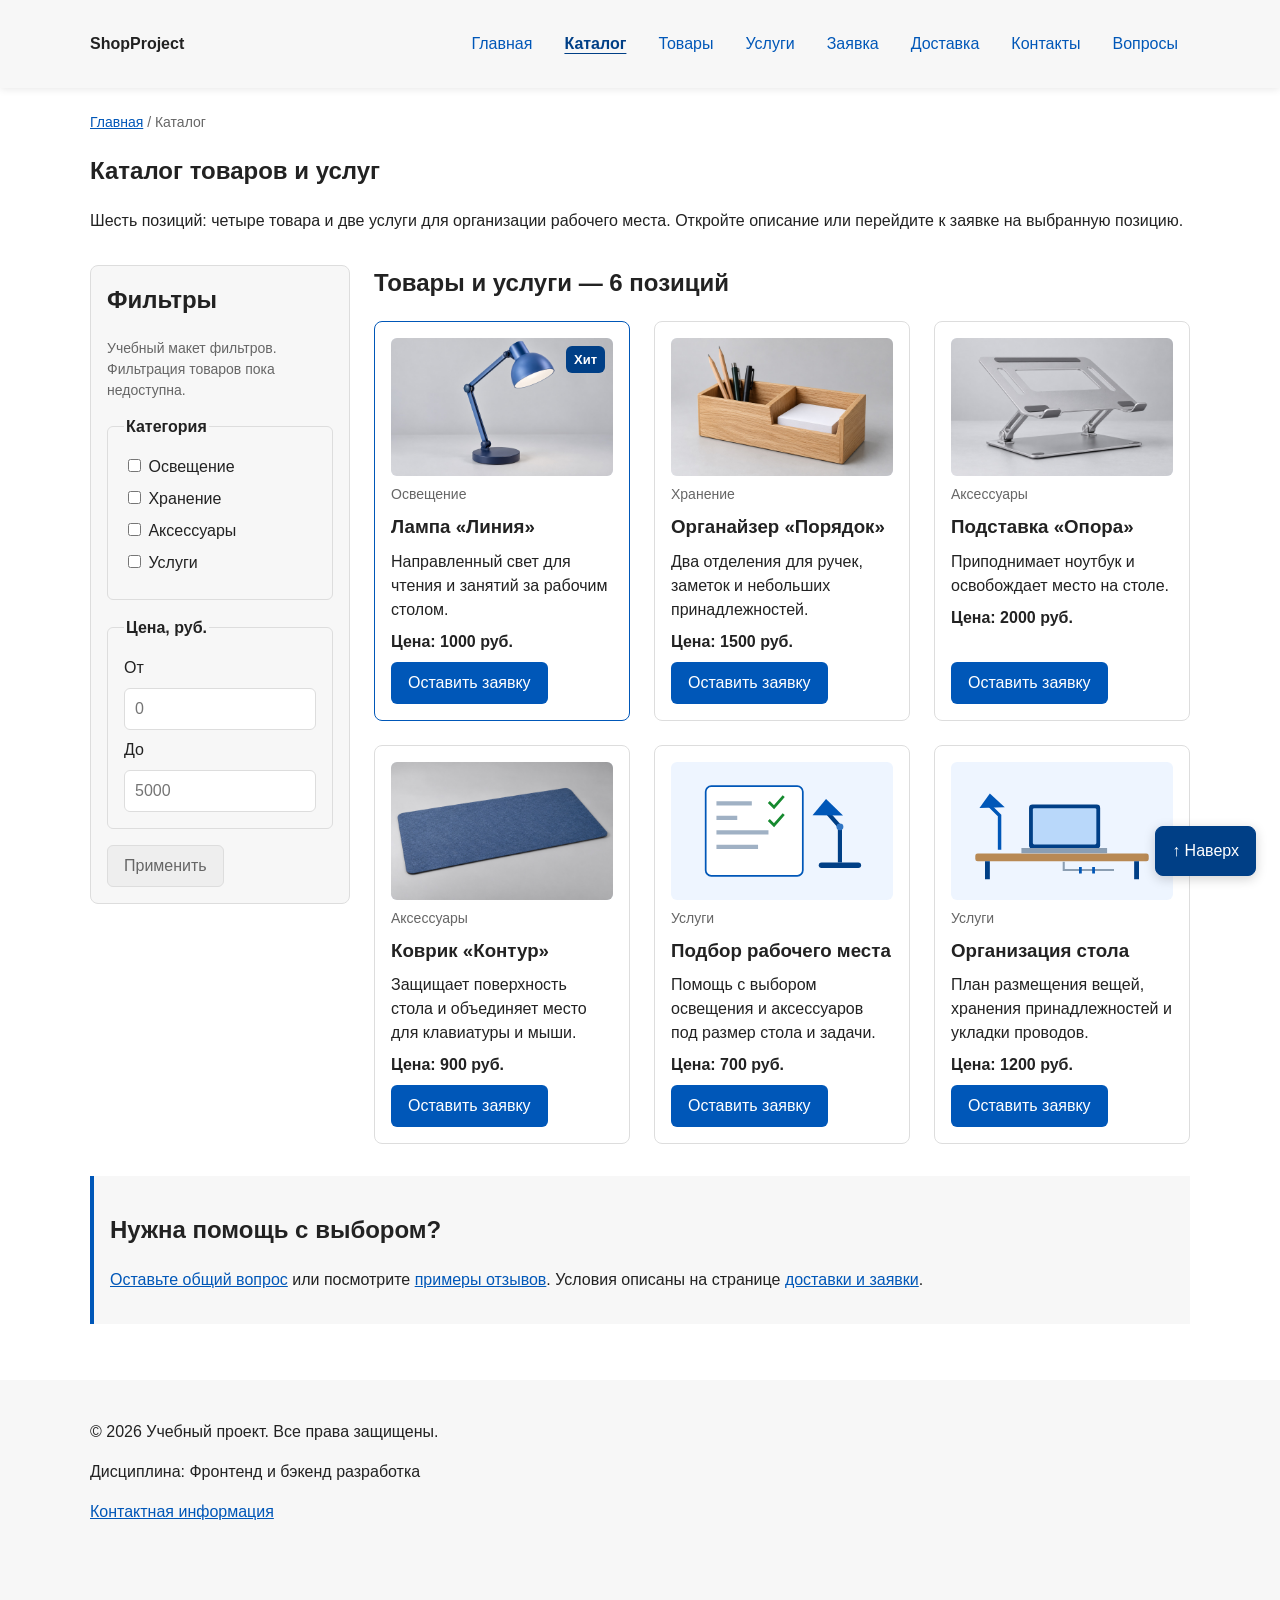
==== catalog.html @ c2171554 "chore: import HTML and CSS shop from KR1" ====
<!DOCTYPE html>
<html lang="ru">
<head>
  <meta charset="UTF-8">
  <meta name="viewport" content="width=device-width, initial-scale=1.0">
  <meta name="description" content="Четыре товара и две услуги для рабочего места: цены, категории и подробные описания.">
  <title>Каталог товаров и услуг — ShopProject</title>
  <meta property="og:type" content="website">
  <meta property="og:locale" content="ru_RU">
  <meta property="og:site_name" content="ShopProject">
  <meta property="og:title" content="Каталог товаров и услуг — ShopProject">
  <meta property="og:description" content="Четыре товара и две услуги для рабочего места: цены, категории и подробные описания.">
  <meta property="og:url" content="https://destroffik-code.github.io/kr1-html-css-shop/catalog.html">
  <meta property="og:image" content="https://destroffik-code.github.io/kr1-html-css-shop/images/preview.jpg">
  <meta property="og:image:width" content="1200">
  <meta property="og:image:height" content="630">
  <meta property="og:image:alt" content="ShopProject — учебный интернет-магазин">
  <link rel="stylesheet" href="css/style.css">
</head>
<body class="page" id="top">
  <a class="skip-link" href="#main-content">К содержимому</a>
  <header class="site-header">
    <div class="site-header__inner">
      <a class="site-header__logo" href="index.html">ShopProject</a>
      <nav class="site-nav" aria-label="Основная навигация">
        <ul class="site-nav__list">
          <li class="site-nav__item"><a class="site-nav__link" href="index.html">Главная</a></li>
          <li class="site-nav__item"><a class="site-nav__link site-nav__link--active" href="catalog.html" aria-current="page">Каталог</a></li>
          <li class="site-nav__item"><a class="site-nav__link" href="product.html">Товары</a></li>
          <li class="site-nav__item"><a class="site-nav__link" href="services.html">Услуги</a></li>
          <li class="site-nav__item"><a class="site-nav__link" href="order.html">Заявка</a></li>
          <li class="site-nav__item"><a class="site-nav__link" href="delivery.html">Доставка</a></li>
          <li class="site-nav__item"><a class="site-nav__link" href="contacts.html">Контакты</a></li>
          <li class="site-nav__item"><a class="site-nav__link" href="index.html#faq">Вопросы</a></li>
        </ul>
      </nav>
    </div>
  </header>
  <main class="page__main" id="main-content" tabindex="-1">
    <nav class="breadcrumbs" aria-label="Хлебные крошки">
      <a class="breadcrumbs__link" href="index.html">Главная</a>
      <span class="breadcrumbs__current" aria-current="page">Каталог</span>
    </nav>
    <section class="section">
      <h1 class="section__heading">Каталог товаров и услуг</h1>
      <p>Шесть позиций: четыре товара и две услуги для организации рабочего места.
        Откройте описание или перейдите к заявке на выбранную позицию.</p>
    </section>
    <div class="catalog-layout">
      <aside class="catalog-filters" aria-labelledby="filters-title">
        <h2 class="catalog-filters__title" id="filters-title">Фильтры</h2>
        <p id="filters-note" class="catalog-filters__note">
          Учебный макет фильтров. Фильтрация товаров пока недоступна.
        </p>
        <form class="catalog-filters__form" action="catalog.html" method="get" aria-describedby="filters-note">
          <fieldset class="catalog-filters__group">
            <legend class="catalog-filters__legend">Категория</legend>
            <label class="catalog-filters__label">
              <input class="catalog-filters__checkbox" type="checkbox" name="category" value="lighting">
              Освещение
            </label>
            <label class="catalog-filters__label">
              <input class="catalog-filters__checkbox" type="checkbox" name="category" value="storage">
              Хранение
            </label>
            <label class="catalog-filters__label">
              <input class="catalog-filters__checkbox" type="checkbox" name="category" value="accessories">
              Аксессуары
            </label>
            <label class="catalog-filters__label">
              <input class="catalog-filters__checkbox" type="checkbox" name="category" value="services">
              Услуги
            </label>
          </fieldset>

          <fieldset class="catalog-filters__group">
            <legend class="catalog-filters__legend">Цена, руб.</legend>
            <label class="catalog-filters__label" for="price-from">От</label>
            <input class="catalog-filters__input" id="price-from" name="price-from" type="number" min="0" placeholder="0">
            <label class="catalog-filters__label catalog-filters__label--range-end" for="price-to">До</label>
            <input class="catalog-filters__input" id="price-to" name="price-to" type="number" min="0" placeholder="5000">
          </fieldset>

          <button class="button button--primary catalog-filters__button" type="submit" disabled>Применить</button>
        </form>
      </aside>
      <section class="catalog-products" aria-labelledby="products-title">
        <h2 class="catalog-products__title" id="products-title">Товары и услуги — 6 позиций</h2>
        <div class="products-grid">
        <article class="product-card product-card--featured">
          <span class="product-card__badge">Хит</span>
          <a class="product-card__image-link" href="product.html#lamp" aria-label="Подробнее: Лампа «Линия»">
            <img class="product-card__image" src="images/lamp.jpg" alt="Синяя настольная лампа с шарнирной стойкой и круглым тёмным основанием" width="640" height="400" loading="lazy" decoding="async">
          </a>
          <p class="product-card__category">Освещение</p>
          <h3 class="product-card__title"><a class="product-card__title-link" href="product.html#lamp">Лампа «Линия»</a></h3>
          <p class="product-card__description">Направленный свет для чтения и занятий за рабочим столом.</p>
          <p class="product-card__price">Цена: 1000 руб.</p>
          <a class="button button--primary product-card__button" href="order.html?product=lamp">Оставить заявку</a>
        </article>

        <article class="product-card">
          <a class="product-card__image-link" href="product.html#organizer" aria-label="Подробнее: Органайзер «Порядок»">
            <img class="product-card__image" src="images/organizer.jpg" alt="Деревянный органайзер с двумя отделениями для карандашей, ручек и бумаги" width="640" height="400" loading="lazy" decoding="async">
          </a>
          <p class="product-card__category">Хранение</p>
          <h3 class="product-card__title"><a class="product-card__title-link" href="product.html#organizer">Органайзер «Порядок»</a></h3>
          <p class="product-card__description">Два отделения для ручек, заметок и небольших принадлежностей.</p>
          <p class="product-card__price">Цена: 1500 руб.</p>
          <a class="button button--primary product-card__button" href="order.html?product=organizer">Оставить заявку</a>
        </article>

        <article class="product-card">

          <a class="product-card__image-link" href="product.html#stand" aria-label="Подробнее: Подставка «Опора»">
            <img class="product-card__image" src="images/stand.jpg" alt="Серебристая алюминиевая подставка для ноутбука с нескользящими накладками" width="640" height="400" loading="lazy" decoding="async">
          </a>
          <p class="product-card__category">Аксессуары</p>
          <h3 class="product-card__title"><a class="product-card__title-link" href="product.html#stand">Подставка «Опора»</a></h3>
          <p class="product-card__description">Приподнимает ноутбук и освобождает место на столе.</p>
          <p class="product-card__price">Цена: 2000 руб.</p>
          <a class="button button--primary product-card__button" href="order.html?product=stand">Оставить заявку</a>
        </article>

        <article class="product-card">
          <a class="product-card__image-link" href="product.html#mat" aria-label="Подробнее: Коврик «Контур»">
            <img class="product-card__image" src="images/mat.jpg" alt="Синий войлочный коврик с закруглёнными углами и тёмной нескользящей основой" width="640" height="400" loading="lazy" decoding="async">
          </a>
          <p class="product-card__category">Аксессуары</p>
          <h3 class="product-card__title"><a class="product-card__title-link" href="product.html#mat">Коврик «Контур»</a></h3>
          <p class="product-card__description">Защищает поверхность стола и объединяет место для клавиатуры и мыши.</p>
          <p class="product-card__price">Цена: 900 руб.</p>
          <a class="button button--primary product-card__button" href="order.html?product=mat">Оставить заявку</a>
        </article>
        <article class="product-card">
          <a class="product-card__image-link" href="services.html#selection" aria-label="Подробнее: Подбор рабочего места">
            <img class="product-card__image" src="images/selection.svg" alt="План рабочего места с лампой и списком подобранных принадлежностей" width="640" height="400" loading="lazy" decoding="async">
          </a>
          <p class="product-card__category">Услуги</p>
          <h3 class="product-card__title"><a class="product-card__title-link" href="services.html#selection">Подбор рабочего места</a></h3>
          <p class="product-card__description">Помощь с выбором освещения и аксессуаров под размер стола и задачи.</p>
          <p class="product-card__price">Цена: 700 руб.</p>
          <a class="button button--primary product-card__button" href="order.html?product=selection">Оставить заявку</a>
        </article>
        <article class="product-card">
          <a class="product-card__image-link" href="services.html#setup" aria-label="Подробнее: Организация стола">
            <img class="product-card__image" src="images/setup.svg" alt="Рабочий стол с ноутбуком, лампой и аккуратно уложенными проводами" width="640" height="400" loading="lazy" decoding="async">
          </a>
          <p class="product-card__category">Услуги</p>
          <h3 class="product-card__title"><a class="product-card__title-link" href="services.html#setup">Организация стола</a></h3>
          <p class="product-card__description">План размещения вещей, хранения принадлежностей и укладки проводов.</p>
          <p class="product-card__price">Цена: 1200 руб.</p>
          <a class="button button--primary product-card__button" href="order.html?product=setup">Оставить заявку</a>
        </article>
        </div>
      </section>
    </div>
    <aside class="aside-info">
      <h2 class="aside-info__title">Нужна помощь с выбором?</h2>
      <p><a href="order.html">Оставьте общий вопрос</a> или посмотрите
        <a href="index.html#reviews">примеры отзывов</a>. Условия описаны на странице <a href="delivery.html">доставки и заявки</a>.</p>
    </aside>
  </main>
  <footer class="site-footer">
    <div class="site-footer__inner">
      <p>&copy; 2026 Учебный проект. Все права защищены.</p>
      <p>Дисциплина: Фронтенд и бэкенд разработка</p>
      <p><a href="contacts.html">Контактная информация</a></p>
    </div>
  </footer>
  <a class="back-to-top" href="#top" aria-label="Наверх страницы">↑ Наверх</a>

</body>
</html>
---- css/style.css ----
/* 1. Дизайн-токены проекта. */
:root {
  --color-bg: #ffffff;
  --color-text: #222222;
  --color-muted: #666666;
  --color-primary: #0057b8;
  --color-primary-dark: #003f86;
  --color-primary-pressed: #002d61;
  --color-border: #dddddd;
  --color-surface: #f7f7f7;
  --color-surface-accent: #eef5ff;
  --color-field-muted: #eeeeee;
  --color-danger: #b00020;
  --color-success: #168a2f;
  --color-success-bg: #eefaf0;
  --color-white: #ffffff;
  --color-backdrop: rgba(0, 0, 0, 0.5);

  --space-xs: 4px;
  --space-sm: 8px;
  --space-md: 16px;
  --space-lg: 24px;
  --space-xl: 32px;

  --radius-sm: 6px;
  --radius-md: 8px;
  --radius-lg: 12px;
  --container-width: 1100px;
  --motion-factor: 1;
  --header-height: 88px;
}

/* 2. Сброс и общие правила документа. Компоненты оформляются классами. */
* {
  box-sizing: border-box;
}

html {
  scroll-behavior: smooth;
  scroll-padding-top: var(--header-height);
}

.page {
  margin: 0;
  padding-top: var(--header-height);
  font-family: Arial, sans-serif;
  line-height: 1.5;
  color: var(--color-text);
  background-color: var(--color-bg);
}

.page__main {
  padding: var(--space-lg);
}

a {
  color: var(--color-primary);
}

a:hover {
  color: var(--color-primary-dark);
}

a:focus-visible {
  outline: 2px solid var(--color-primary);
  outline-offset: 3px;
}

:target {
  outline: 2px dashed var(--color-primary);
  outline-offset: 4px;
}

/* 3. Шапка и самостоятельный блок навигации. */
.site-header {
  position: fixed;
  top: 0;
  right: 0;
  left: 0;
  z-index: 15;
  height: var(--header-height);
  padding: var(--space-lg);
  background-color: var(--color-surface);
  box-shadow: 0 1px 8px rgba(0, 0, 0, 0.1);
}

.site-header__inner {
  display: flex;
  align-items: center;
  justify-content: space-between;
  gap: var(--space-md);
  max-width: var(--container-width);
  height: 100%;
  margin: 0 auto;
}

.site-header__logo {
  font-weight: bold;
  text-decoration: none;
  color: var(--color-text);
}

.site-nav__list {
  display: flex;
  flex-wrap: wrap;
  justify-content: center;
  align-items: center;
  gap: var(--space-sm);
  padding: 0;
  margin: 0;
  list-style: none;
}

.site-nav__item {
  margin: 0;
}

.site-nav__link {
  display: inline-block;
  padding: var(--space-sm) 12px;
  color: var(--color-primary);
  text-decoration: none;
  border-radius: var(--radius-sm);
}

.site-nav__link--active {
  color: var(--color-primary-dark);
  font-weight: bold;
  text-decoration: underline;
  text-underline-offset: 4px;
}

.site-nav__link:hover {
  color: var(--color-white);
  background-color: var(--color-primary);
}

.site-nav__link:focus-visible {
  outline: 2px solid var(--color-primary);
  outline-offset: 3px;
}

/* 4. Разделы страниц и хлебные крошки. */
.hero {
  max-width: var(--container-width);
  margin: 0 auto var(--space-xl);
  padding: var(--space-xl) var(--space-lg);
  background-color: var(--color-surface-accent);
  border-radius: var(--radius-lg);
}

.hero__link {
  display: inline-block;
  margin: var(--space-sm);
}

.section {
  max-width: var(--container-width);
  margin: 0 auto var(--space-xl);
  scroll-margin-top: var(--space-lg);
}

.section__title {
  margin-top: 0;
}

.breadcrumbs {
  max-width: var(--container-width);
  margin: 0 auto var(--space-md);
  font-size: 14px;
  color: var(--color-muted);
}

.breadcrumbs__link {
  color: var(--color-primary);
}

.breadcrumbs__current::before {
  content: " / ";
  color: var(--color-muted);
}

.aside-info {
  max-width: var(--container-width);
  margin: 0 auto var(--space-xl);
  padding: var(--space-md);
  border-left: 4px solid var(--color-primary);
  background-color: var(--color-surface);
}

.contact-details {
  font-style: normal;
}

.contact-details__item {
  margin-bottom: var(--space-sm);
}

/* 5. Grid управляет раскладкой, карточка не зависит от страницы. */
.products-grid {
  display: grid;
  grid-template-columns: repeat(3, minmax(0, 1fr));
  gap: var(--space-lg);
}

.product-card {
  position: relative;
  display: flex;
  flex-direction: column;
  gap: var(--space-sm);
  min-width: 0;
  padding: var(--space-md);
  border: 1px solid var(--color-border);
  border-radius: var(--radius-md);
  background-color: var(--color-bg);
  overflow-wrap: anywhere;
  transition: background-color 160ms ease, border-color 160ms ease, box-shadow 160ms ease, transform 160ms ease;
}

.product-card--featured {
  border-color: var(--color-primary);
}

.product-card__title,
.product-card__description,
.product-card__price {
  margin: 0;
}

.product-card__button {
  align-self: flex-start;
  margin-top: auto;
}

/* 6. Каталог и его фильтры. */
.catalog-layout {
  display: grid;
  grid-template-columns: 260px minmax(0, 1fr);
  grid-template-areas: "filters products";
  align-items: start;
  gap: var(--space-lg);
  max-width: var(--container-width);
  margin: 0 auto var(--space-xl);
}

.catalog-filters {
  grid-area: filters;
  position: sticky;
  top: calc(var(--header-height) + var(--space-lg));
  max-height: calc(100dvh - var(--header-height) - 2 * var(--space-lg));
  overflow-y: auto;
  min-width: 0;
  padding: var(--space-md);
  border: 1px solid var(--color-border);
  border-radius: var(--radius-md);
  background-color: var(--color-surface);
}

.catalog-products {
  grid-area: products;
  min-width: 0;
}

.catalog-filters__title,
.catalog-products__title {
  margin-top: 0;
}

.catalog-filters__note {
  color: var(--color-muted);
  font-size: 14px;
}

.catalog-filters__form {
  display: grid;
  gap: var(--space-md);
}

.catalog-filters__group {
  min-width: 0;
  margin: 0;
  padding: var(--space-md);
  border: 1px solid var(--color-border);
  border-radius: var(--radius-sm);
}

.catalog-filters__legend {
  font-weight: 700;
}

.catalog-filters__label {
  display: block;
  margin-bottom: var(--space-sm);
}

.catalog-filters__label--range-end {
  margin-top: var(--space-sm);
}

.catalog-filters__input {
  width: 100%;
  padding: var(--space-sm) 10px;
  border: 1px solid var(--color-border);
  border-radius: var(--radius-sm);
  background-color: var(--color-bg);
  color: var(--color-text);
  font: inherit;
}

.catalog-filters__input:focus-visible,
.catalog-filters__checkbox:focus-visible {
  outline: 2px solid var(--color-primary);
  outline-offset: 3px;
}

.catalog-filters__button {
  justify-self: start;
}

/* 7. Общий блок кнопки и его варианты. */
.button {
  display: inline-block;
  padding: var(--space-sm) var(--space-md);
  border: 1px solid transparent;
  border-radius: var(--radius-sm);
  font: inherit;
  text-decoration: none;
  cursor: pointer;
  transition: color 160ms ease, background-color 160ms ease, border-color 160ms ease, box-shadow 160ms ease, transform 160ms ease;
}

.button--primary {
  color: var(--color-white);
  background-color: var(--color-primary);
}

.button--secondary {
  color: var(--color-primary);
  background-color: transparent;
  border: 1px solid var(--color-primary);
}

.button:focus-visible {
  outline: 3px solid var(--color-primary);
  outline-offset: 3px;
  box-shadow: 0 0 0 3px var(--color-white);
}

.button:active:not(:disabled) {
  color: var(--color-white);
  background-color: var(--color-primary-pressed);
  border-color: var(--color-primary-pressed);
  transform: translateY(calc(1px * var(--motion-factor)));
  box-shadow: inset 0 2px 4px rgba(0, 0, 0, 0.25);
}

.button:disabled,
.button:disabled:hover,
.button:disabled:active {
  color: var(--color-muted);
  background-color: var(--color-field-muted);
  border-color: var(--color-border);
  cursor: not-allowed;
  transform: none;
  outline: none;
  box-shadow: none;
}

/* 8. Модальное окно и независимая форма. */
.order-dialog {
  width: min(100% - 32px, 560px);
  padding: var(--space-lg);
  border: none;
  border-radius: var(--radius-lg);
}

.order-dialog::backdrop {
  background-color: var(--color-backdrop);
}

.order-dialog__title {
  margin-top: 0;
}

.order-form__field {
  margin-bottom: var(--space-md);
}

.order-form__label {
  display: block;
  margin-bottom: var(--space-xs);
}

.order-form__input,
.order-form__select,
.order-form__textarea {
  width: 100%;
  padding: 10px 12px;
  border: 1px solid var(--order-field-border, var(--color-border));
  border-radius: var(--radius-sm);
  background-color: var(--order-field-bg, var(--color-white));
  font: inherit;
}

.order-form__input--checkbox {
  width: auto;
  background-color: var(--color-white);
}

.order-form__hint {
  display: block;
  margin-top: var(--space-xs);
  color: var(--color-muted);
}

/* Контекст фокуса передаётся через переменные, без цепочек вложенных селекторов. */
.order-form:has(:is(.order-form__input:not(.order-form__input--checkbox), .order-form__select, .order-form__textarea):focus) {
  --order-field-bg: var(--color-field-muted);
  --order-field-border: var(--color-muted);
}

:is(.order-form__input, .order-form__select, .order-form__textarea):where(:focus) {
  border-color: var(--color-primary);
  background-color: var(--color-white);
}

.order-form__input:focus-visible,
.order-form__select:focus-visible,
.order-form__textarea:focus-visible {
  outline: 2px solid var(--color-primary);
  outline-offset: 3px;
}

.order-form__input--error,
.order-form__select--error,
.order-form__textarea--error {
  border-color: var(--color-danger);
}

.order-form__input--checkbox.order-form__input--error {
  outline: 2px solid var(--color-danger);
  outline-offset: 3px;
}

.order-form__actions {
  display: flex;
  gap: var(--space-md);
  margin-top: var(--space-lg);
  flex-wrap: wrap;
}

.success-message {
  max-width: var(--container-width);
  margin: var(--space-lg) auto;
  padding: var(--space-md);
  border-left: 4px solid var(--color-success);
  background-color: var(--color-success-bg);
}

/* 9. Подвал. */
.site-footer {
  padding: var(--space-lg) var(--space-lg) 88px;
  background-color: var(--color-surface);
  scroll-margin-top: var(--space-lg);
}

.site-footer__inner {
  max-width: var(--container-width);
  margin: 0 auto;
}

/* 10. Иллюстрации, отзывы и дополнения практики №8. */
.skip-link {
  position: fixed;
  top: var(--space-sm);
  left: var(--space-md);
  z-index: 30;
  padding: var(--space-sm) var(--space-md);
  color: var(--color-white);
  background-color: var(--color-primary-dark);
  transform: translateY(-200%);
}

.skip-link:focus-visible {
  transform: translateY(0);
}

.hero__eyebrow {
  margin-top: 0;
  color: var(--color-primary-dark);
  font-size: 14px;
  font-weight: 700;
}

.hero__description {
  max-width: 720px;
}

.product-card:focus-within {
  border-color: var(--color-primary);
  background-color: var(--color-surface-accent);
  box-shadow: 0 0 0 2px var(--color-primary);
}

.product-card:active {
  border-color: var(--color-primary-pressed);
  background-color: var(--color-surface-accent);
  box-shadow: inset 0 0 0 1px var(--color-primary-pressed);
  transform: translateY(0);
}

.product-card__badge {
  position: absolute;
  top: var(--space-lg);
  right: var(--space-lg);
  z-index: 1;
  padding: var(--space-xs) var(--space-sm);
  color: var(--color-white);
  background-color: var(--color-primary-dark);
  border-radius: var(--radius-sm);
  font-size: 13px;
  font-weight: 700;
  pointer-events: none;
}

.product-card__image-link {
  display: block;
  border-radius: var(--radius-sm);
}

.product-card__image,
.product-detail__image {
  display: block;
  width: 100%;
  height: auto;
  aspect-ratio: 8 / 5;
  object-fit: contain;
  border-radius: var(--radius-sm);
  background-color: var(--color-surface-accent);
}

.product-card__category,
.product-detail__category {
  margin: 0;
  color: var(--color-muted);
  font-size: 14px;
}

.product-card__title-link {
  color: var(--color-text);
  text-decoration: none;
}

.product-card__title-link:hover {
  color: var(--color-primary);
  text-decoration: underline;
}

.product-card__price {
  font-weight: 700;
}

.reviews-grid {
  display: grid;
  grid-template-columns: repeat(3, minmax(0, 1fr));
  gap: var(--space-lg);
}

.review-card {
  display: flex;
  flex-direction: column;
  padding: var(--space-lg);
  border: 1px solid var(--color-border);
  border-radius: var(--radius-md);
  background-color: var(--color-surface);
}

.review-card__title {
  margin: 0;
  font-size: 18px;
}

.review-card__rating {
  margin: var(--space-sm) 0;
  color: var(--color-primary-dark);
  letter-spacing: 2px;
}

.review-card__quote {
  margin: 0 0 var(--space-md);
}

.review-card__author {
  margin: auto 0 var(--space-sm);
  color: var(--color-muted);
  font-size: 14px;
}

.review-card__link {
  align-self: flex-start;
}

.back-to-top {
  position: fixed;
  right: var(--space-lg);
  bottom: var(--space-lg);
  z-index: 20;
  padding: 12px var(--space-md);
  border: 1px solid var(--color-primary-dark);
  border-radius: var(--radius-md);
  color: var(--color-white);
  background-color: var(--color-primary-dark);
  text-decoration: none;
  box-shadow: 0 3px 12px rgba(0, 0, 0, 0.18);
  transition: background-color 160ms ease, box-shadow 160ms ease, transform 160ms ease;
}

.back-to-top:focus-visible {
  outline: 3px solid var(--color-primary);
  outline-offset: 3px;
}

.back-to-top:active {
  color: var(--color-white);
  background-color: var(--color-primary-pressed);
  transform: translateY(calc(1px * var(--motion-factor)));
  box-shadow: inset 0 2px 4px rgba(0, 0, 0, 0.25);
}

/* Подъём и тень при наведении нужны только устройствам с точным указателем. */
@media (hover: hover) and (pointer: fine) {
  .button--primary:hover:not(:disabled):not(:active) {
    color: var(--color-white);
    background-color: var(--color-primary-dark);
    box-shadow: 0 4px 10px rgba(0, 57, 120, 0.2);
    transform: translateY(calc(-2px * var(--motion-factor)));
  }

  .button--secondary:hover:not(:disabled):not(:active) {
    color: var(--color-white);
    background-color: var(--color-primary);
    box-shadow: 0 4px 10px rgba(0, 57, 120, 0.2);
    transform: translateY(calc(-2px * var(--motion-factor)));
  }

  .product-card:hover:not(:active) {
    border-color: var(--color-primary);
    box-shadow: 0 8px 24px rgba(0, 57, 120, 0.18);
    transform: translateY(calc(-4px * var(--motion-factor)));
  }

  .product-card:focus-within:hover:not(:active) {
    box-shadow: 0 0 0 2px var(--color-primary), 0 8px 24px rgba(0, 57, 120, 0.18);
  }

  .back-to-top:hover:not(:active) {
    color: var(--color-white);
    background-color: var(--color-primary);
    transform: translateY(calc(-2px * var(--motion-factor)));
  }
}

.product-links,
.action-list {
  display: flex;
  flex-wrap: wrap;
  align-items: center;
  gap: var(--space-md);
}

.product-detail {
  display: grid;
  grid-template-columns: minmax(0, 1fr) minmax(0, 1fr);
  gap: var(--space-xl);
  max-width: var(--container-width);
  margin: 0 auto var(--space-xl);
  padding: var(--space-lg);
  border: 1px solid var(--color-border);
  border-radius: var(--radius-lg);
  scroll-margin-top: var(--space-lg);
}

.product-detail__figure {
  min-width: 0;
  margin: 0;
}

.product-detail__caption {
  margin-top: var(--space-sm);
  color: var(--color-muted);
  font-size: 14px;
}

.product-detail__content {
  min-width: 0;
}

.product-detail__title {
  margin: var(--space-sm) 0;
}

.product-detail__price {
  font-size: 24px;
  font-weight: 700;
}

.product-table {
  width: 100%;
  border-collapse: collapse;
  font-size: 14px;
}

.product-table__caption {
  margin-bottom: var(--space-sm);
  text-align: left;
  font-weight: 700;
}

.product-table__head {
  background-color: var(--color-surface-accent);
}

.product-table__cell {
  padding: var(--space-sm) 12px;
  border: 1px solid var(--color-border);
  text-align: left;
  vertical-align: top;
  overflow-wrap: anywhere;
}

.product-table__cell--label {
  width: 44%;
  font-weight: 400;
}

.order-layout {
  display: grid;
  grid-template-columns: minmax(0, 2fr) minmax(0, 1fr);
  align-items: start;
  gap: var(--space-xl);
}

.order-form--page,
.order-help {
  min-width: 0;
  padding: var(--space-lg);
  border: 1px solid var(--color-border);
  border-radius: var(--radius-lg);
}

.order-help {
  background-color: var(--color-surface-accent);
}

.order-help__title {
  margin-top: 0;
}

.order-help__steps {
  padding-left: var(--space-lg);
}

.order-dialog__product {
  color: var(--color-primary-dark);
  font-weight: 700;
}

/* FAQ раскрывается штатным элементом details, без JavaScript. */
.faq {
  display: grid;
  gap: var(--space-md);
}

.faq__item {
  padding: var(--space-md);
  border: 1px solid var(--color-border);
  border-radius: var(--radius-md);
  background-color: var(--color-surface);
}

.faq__question {
  cursor: pointer;
  font-weight: 700;
}

.faq__question:hover {
  color: var(--color-primary);
}

.faq__question:focus-visible {
  outline: 2px solid var(--color-primary);
  outline-offset: 4px;
}

.faq__item[open] {
  border-color: var(--color-primary);
}

.faq__answer {
  margin-bottom: 0;
}

/* 11. Раскладка на узких экранах и уменьшение движения. */
@media (max-width: 1100px) {
  :root {
    --header-height: 152px;
  }

  .site-header {
    padding: var(--space-md) var(--space-lg);
  }

  .site-header__inner {
    display: grid;
    grid-template-columns: minmax(0, 1fr);
    align-content: center;
    gap: var(--space-sm);
  }

  .site-header__logo {
    justify-self: start;
  }

  .site-nav__list {
    display: grid;
    grid-template-columns: repeat(4, minmax(0, 1fr));
  }

  .site-nav__link {
    display: block;
    text-align: center;
    white-space: nowrap;
  }
}

@media (max-width: 800px) {
  .products-grid {
    grid-template-columns: repeat(2, minmax(0, 1fr));
  }

  .catalog-layout {
    grid-template-columns: minmax(0, 1fr);
    grid-template-areas: "filters" "products";
  }

  .product-detail,
  .order-layout,
  .reviews-grid {
    grid-template-columns: minmax(0, 1fr);
  }

  .catalog-filters {
    position: static;
    max-height: none;
    overflow-y: visible;
  }

  .section,
  .product-detail {
    scroll-margin-top: var(--space-md);
  }
}

@media (max-width: 540px) {
  :root {
    --header-height: 200px;
  }

  .site-nav__list {
    grid-template-columns: repeat(3, minmax(0, 1fr));
  }

  .site-header,
  .page__main {
    padding: var(--space-md);
  }

  .products-grid {
    grid-template-columns: 1fr;
  }

  .site-footer {
    padding: var(--space-md) var(--space-md) 88px;
  }

  .product-detail,
  .order-form--page {
    padding: var(--space-md);
  }

  .back-to-top {
    right: var(--space-md);
    bottom: var(--space-md);
  }

  .section {
    scroll-margin-top: var(--space-md);
  }
}

@media (prefers-reduced-motion: reduce) {
  :root {
    --motion-factor: 0;
  }

  html {
    scroll-behavior: auto;
  }

  .button,
  .product-card,
  .back-to-top {
    transition: none;
  }
}
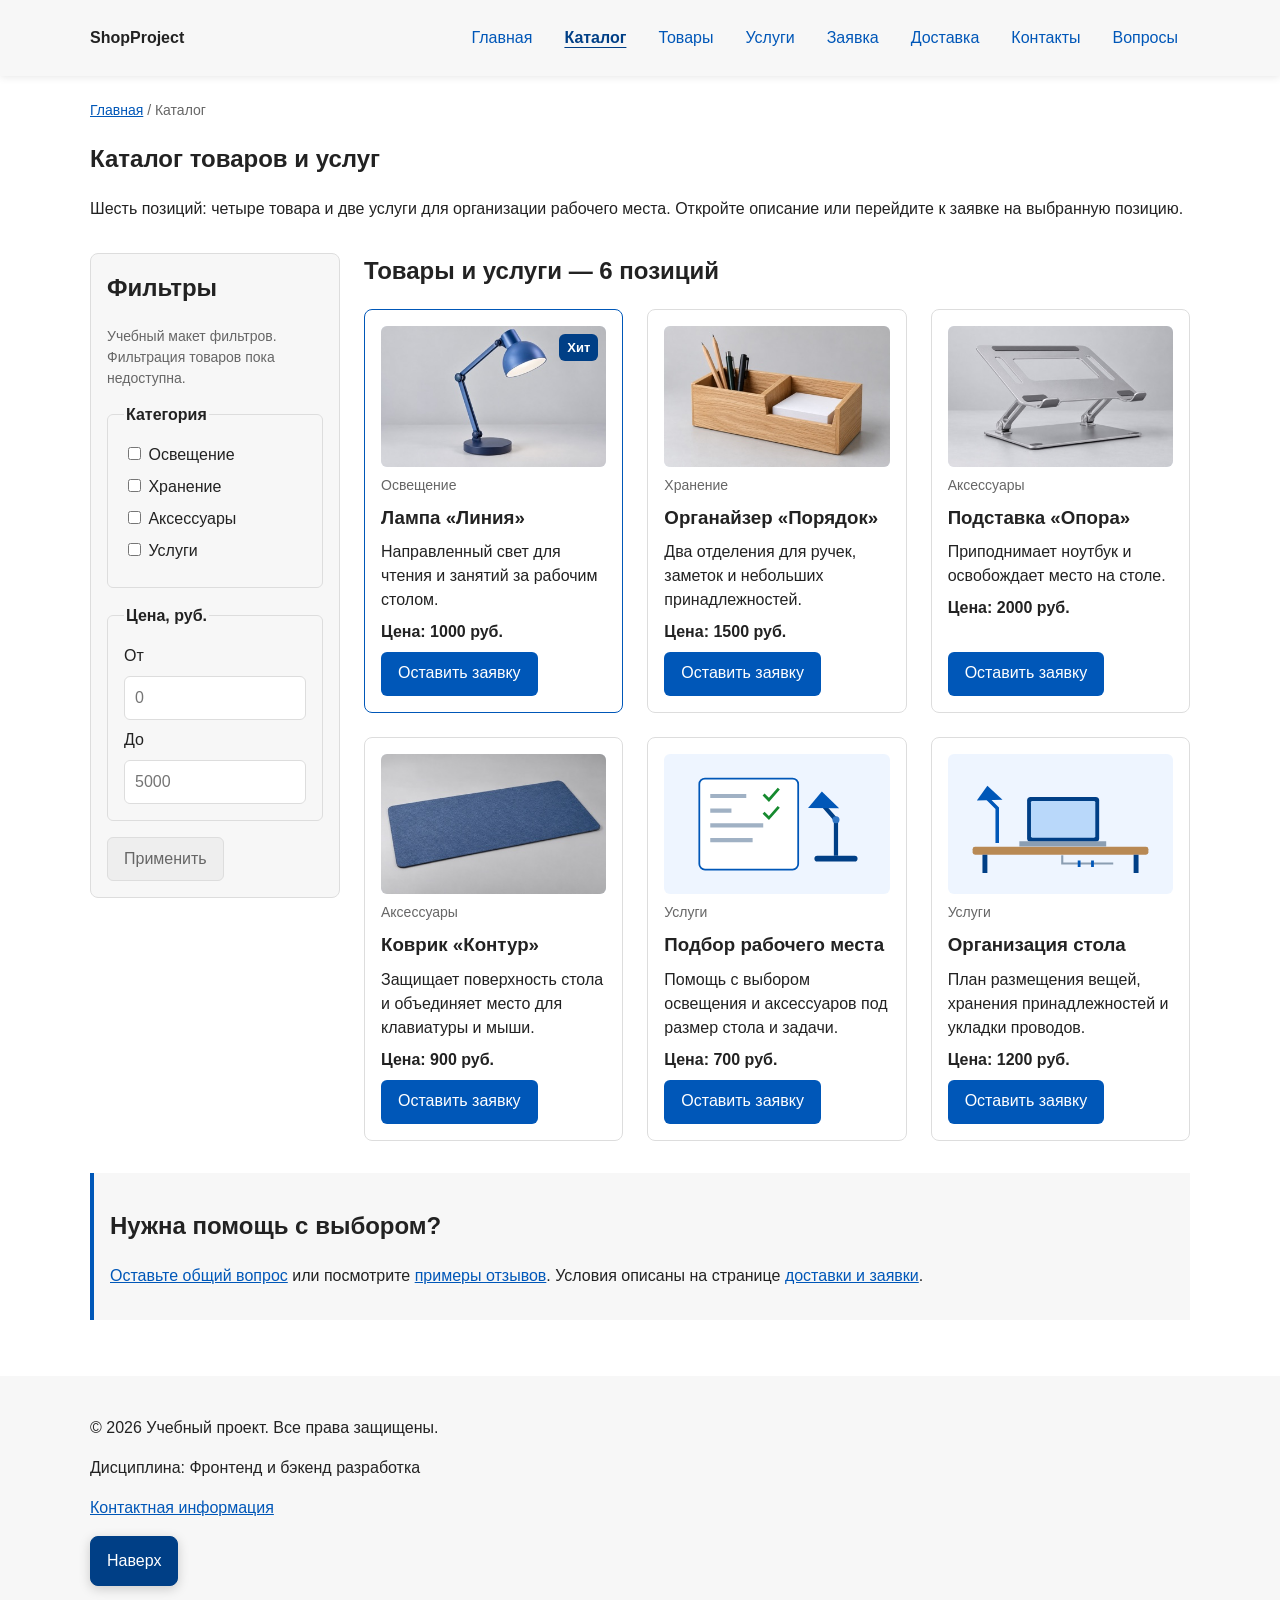
==== commit b0c9956e: "feat: add responsive layout styles" ====
--- a/catalog.html
+++ b/catalog.html
@@ -10,12 +10,11 @@
   <meta property="og:site_name" content="ShopProject">
   <meta property="og:title" content="Каталог товаров и услуг — ShopProject">
   <meta property="og:description" content="Четыре товара и две услуги для рабочего места: цены, категории и подробные описания.">
-  <meta property="og:url" content="https://destroffik-code.github.io/kr1-html-css-shop/catalog.html">
-  <meta property="og:image" content="https://destroffik-code.github.io/kr1-html-css-shop/images/preview.jpg">
   <meta property="og:image:width" content="1200">
   <meta property="og:image:height" content="630">
   <meta property="og:image:alt" content="ShopProject — учебный интернет-магазин">
   <link rel="stylesheet" href="css/style.css">
+  <link rel="stylesheet" href="css/responsive.css">
 </head>
 <body class="page" id="top">
   <a class="skip-link" href="#main-content">К содержимому</a>
@@ -90,7 +89,7 @@
         <article class="product-card product-card--featured">
           <span class="product-card__badge">Хит</span>
           <a class="product-card__image-link" href="product.html#lamp" aria-label="Подробнее: Лампа «Линия»">
-            <img class="product-card__image" src="images/lamp.jpg" alt="Синяя настольная лампа с шарнирной стойкой и круглым тёмным основанием" width="640" height="400" loading="lazy" decoding="async">
+            <img class="product-card__image" src="images/lamp.jpg" srcset="images/lamp-400.jpg 400w, images/lamp-800.jpg 800w, images/lamp.jpg 1280w" sizes="(min-width: 1200px) 225px, (min-width: 1148px) 367px, (min-width: 1024px) calc(50vw - 207px), (min-width: 768px) calc(50vw - 70px), calc(100vw - 66px)" alt="Синяя настольная лампа с шарнирной стойкой и круглым тёмным основанием" width="640" height="400" loading="lazy" decoding="async">
           </a>
           <p class="product-card__category">Освещение</p>
           <h3 class="product-card__title"><a class="product-card__title-link" href="product.html#lamp">Лампа «Линия»</a></h3>
@@ -101,7 +100,7 @@
 
         <article class="product-card">
           <a class="product-card__image-link" href="product.html#organizer" aria-label="Подробнее: Органайзер «Порядок»">
-            <img class="product-card__image" src="images/organizer.jpg" alt="Деревянный органайзер с двумя отделениями для карандашей, ручек и бумаги" width="640" height="400" loading="lazy" decoding="async">
+            <img class="product-card__image" src="images/organizer.jpg" srcset="images/organizer-400.jpg 400w, images/organizer-800.jpg 800w, images/organizer.jpg 1280w" sizes="(min-width: 1200px) 225px, (min-width: 1148px) 367px, (min-width: 1024px) calc(50vw - 207px), (min-width: 768px) calc(50vw - 70px), calc(100vw - 66px)" alt="Деревянный органайзер с двумя отделениями для карандашей, ручек и бумаги" width="640" height="400" loading="lazy" decoding="async">
           </a>
           <p class="product-card__category">Хранение</p>
           <h3 class="product-card__title"><a class="product-card__title-link" href="product.html#organizer">Органайзер «Порядок»</a></h3>
@@ -113,7 +112,7 @@
         <article class="product-card">
 
           <a class="product-card__image-link" href="product.html#stand" aria-label="Подробнее: Подставка «Опора»">
-            <img class="product-card__image" src="images/stand.jpg" alt="Серебристая алюминиевая подставка для ноутбука с нескользящими накладками" width="640" height="400" loading="lazy" decoding="async">
+            <img class="product-card__image" src="images/stand.jpg" srcset="images/stand-400.jpg 400w, images/stand-800.jpg 800w, images/stand.jpg 1280w" sizes="(min-width: 1200px) 225px, (min-width: 1148px) 367px, (min-width: 1024px) calc(50vw - 207px), (min-width: 768px) calc(50vw - 70px), calc(100vw - 66px)" alt="Серебристая алюминиевая подставка для ноутбука с нескользящими накладками" width="640" height="400" loading="lazy" decoding="async">
           </a>
           <p class="product-card__category">Аксессуары</p>
           <h3 class="product-card__title"><a class="product-card__title-link" href="product.html#stand">Подставка «Опора»</a></h3>
@@ -124,7 +123,7 @@
 
         <article class="product-card">
           <a class="product-card__image-link" href="product.html#mat" aria-label="Подробнее: Коврик «Контур»">
-            <img class="product-card__image" src="images/mat.jpg" alt="Синий войлочный коврик с закруглёнными углами и тёмной нескользящей основой" width="640" height="400" loading="lazy" decoding="async">
+            <img class="product-card__image" src="images/mat.jpg" srcset="images/mat-400.jpg 400w, images/mat-800.jpg 800w, images/mat.jpg 1280w" sizes="(min-width: 1200px) 225px, (min-width: 1148px) 367px, (min-width: 1024px) calc(50vw - 207px), (min-width: 768px) calc(50vw - 70px), calc(100vw - 66px)" alt="Синий войлочный коврик с закруглёнными углами и тёмной нескользящей основой" width="640" height="400" loading="lazy" decoding="async">
           </a>
           <p class="product-card__category">Аксессуары</p>
           <h3 class="product-card__title"><a class="product-card__title-link" href="product.html#mat">Коврик «Контур»</a></h3>
@@ -166,9 +165,9 @@
       <p>&copy; 2026 Учебный проект. Все права защищены.</p>
       <p>Дисциплина: Фронтенд и бэкенд разработка</p>
       <p><a href="contacts.html">Контактная информация</a></p>
+      <a class="back-to-top" href="#top">Наверх</a>
     </div>
   </footer>
-  <a class="back-to-top" href="#top" aria-label="Наверх страницы">↑ Наверх</a>
 
 </body>
 </html>
--- a/css/style.css
+++ b/css/style.css
@@ -27,7 +27,6 @@
   --radius-lg: 12px;
   --container-width: 1100px;
   --motion-factor: 1;
-  --header-height: 88px;
 }
 
 /* 2. Сброс и общие правила документа. Компоненты оформляются классами. */
@@ -37,12 +36,10 @@
 
 html {
   scroll-behavior: smooth;
-  scroll-padding-top: var(--header-height);
 }
 
 .page {
   margin: 0;
-  padding-top: var(--header-height);
   font-family: Arial, sans-serif;
   line-height: 1.5;
   color: var(--color-text);
@@ -73,12 +70,7 @@
 
 /* 3. Шапка и самостоятельный блок навигации. */
 .site-header {
-  position: fixed;
-  top: 0;
-  right: 0;
-  left: 0;
   z-index: 15;
-  height: var(--header-height);
   padding: var(--space-lg);
   background-color: var(--color-surface);
   box-shadow: 0 1px 8px rgba(0, 0, 0, 0.1);
@@ -90,7 +82,6 @@
   justify-content: space-between;
   gap: var(--space-md);
   max-width: var(--container-width);
-  height: 100%;
   margin: 0 auto;
 }
 
@@ -199,7 +190,6 @@
 /* 5. Grid управляет раскладкой, карточка не зависит от страницы. */
 .products-grid {
   display: grid;
-  grid-template-columns: repeat(3, minmax(0, 1fr));
   gap: var(--space-lg);
 }
 
@@ -235,8 +225,6 @@
 /* 6. Каталог и его фильтры. */
 .catalog-layout {
   display: grid;
-  grid-template-columns: 260px minmax(0, 1fr);
-  grid-template-areas: "filters products";
   align-items: start;
   gap: var(--space-lg);
   max-width: var(--container-width);
@@ -245,10 +233,6 @@
 
 .catalog-filters {
   grid-area: filters;
-  position: sticky;
-  top: calc(var(--header-height) + var(--space-lg));
-  max-height: calc(100dvh - var(--header-height) - 2 * var(--space-lg));
-  overflow-y: auto;
   min-width: 0;
   padding: var(--space-md);
   border: 1px solid var(--color-border);
@@ -368,7 +352,6 @@
 
 /* 8. Модальное окно и независимая форма. */
 .order-dialog {
-  width: min(100% - 32px, 560px);
   padding: var(--space-lg);
   border: none;
   border-radius: var(--radius-lg);
@@ -459,7 +442,6 @@
 
 /* 9. Подвал. */
 .site-footer {
-  padding: var(--space-lg) var(--space-lg) 88px;
   background-color: var(--color-surface);
   scroll-margin-top: var(--space-lg);
 }
@@ -562,7 +544,6 @@
 
 .reviews-grid {
   display: grid;
-  grid-template-columns: repeat(3, minmax(0, 1fr));
   gap: var(--space-lg);
 }
 
@@ -601,9 +582,6 @@
 }
 
 .back-to-top {
-  position: fixed;
-  right: var(--space-lg);
-  bottom: var(--space-lg);
   z-index: 20;
   padding: 12px var(--space-md);
   border: 1px solid var(--color-primary-dark);
@@ -670,7 +648,6 @@
 
 .product-detail {
   display: grid;
-  grid-template-columns: minmax(0, 1fr) minmax(0, 1fr);
   gap: var(--space-xl);
   max-width: var(--container-width);
   margin: 0 auto var(--space-xl);
@@ -735,7 +712,6 @@
 
 .order-layout {
   display: grid;
-  grid-template-columns: minmax(0, 2fr) minmax(0, 1fr);
   align-items: start;
   gap: var(--space-xl);
 }
@@ -801,103 +777,6 @@
 }
 
 /* 11. Раскладка на узких экранах и уменьшение движения. */
-@media (max-width: 1100px) {
-  :root {
-    --header-height: 152px;
-  }
-
-  .site-header {
-    padding: var(--space-md) var(--space-lg);
-  }
-
-  .site-header__inner {
-    display: grid;
-    grid-template-columns: minmax(0, 1fr);
-    align-content: center;
-    gap: var(--space-sm);
-  }
-
-  .site-header__logo {
-    justify-self: start;
-  }
-
-  .site-nav__list {
-    display: grid;
-    grid-template-columns: repeat(4, minmax(0, 1fr));
-  }
-
-  .site-nav__link {
-    display: block;
-    text-align: center;
-    white-space: nowrap;
-  }
-}
-
-@media (max-width: 800px) {
-  .products-grid {
-    grid-template-columns: repeat(2, minmax(0, 1fr));
-  }
-
-  .catalog-layout {
-    grid-template-columns: minmax(0, 1fr);
-    grid-template-areas: "filters" "products";
-  }
-
-  .product-detail,
-  .order-layout,
-  .reviews-grid {
-    grid-template-columns: minmax(0, 1fr);
-  }
-
-  .catalog-filters {
-    position: static;
-    max-height: none;
-    overflow-y: visible;
-  }
-
-  .section,
-  .product-detail {
-    scroll-margin-top: var(--space-md);
-  }
-}
-
-@media (max-width: 540px) {
-  :root {
-    --header-height: 200px;
-  }
-
-  .site-nav__list {
-    grid-template-columns: repeat(3, minmax(0, 1fr));
-  }
-
-  .site-header,
-  .page__main {
-    padding: var(--space-md);
-  }
-
-  .products-grid {
-    grid-template-columns: 1fr;
-  }
-
-  .site-footer {
-    padding: var(--space-md) var(--space-md) 88px;
-  }
-
-  .product-detail,
-  .order-form--page {
-    padding: var(--space-md);
-  }
-
-  .back-to-top {
-    right: var(--space-md);
-    bottom: var(--space-md);
-  }
-
-  .section {
-    scroll-margin-top: var(--space-md);
-  }
-}
-
 @media (prefers-reduced-motion: reduce) {
   :root {
     --motion-factor: 0;
--- a/css/responsive.css
+++ b/css/responsive.css
@@ -0,0 +1,233 @@
+/* Базовая раскладка для телефона. */
+:root {
+  --header-offset: 0px;
+  --page-gutter: 16px;
+}
+
+html {
+  scroll-padding-top: var(--header-offset);
+}
+
+img {
+  max-width: 100%;
+  height: auto;
+}
+
+.page__main,
+.site-header,
+.site-footer {
+  padding: var(--page-gutter);
+}
+
+.site-header__inner {
+  display: grid;
+  gap: var(--space-sm);
+}
+
+.site-header__logo {
+  justify-self: start;
+}
+
+.site-nav__list {
+  display: grid;
+  grid-template-columns: repeat(3, minmax(0, 1fr));
+}
+
+.site-nav__link {
+  display: grid;
+  min-height: 44px;
+  padding-inline: var(--space-xs);
+  place-items: center;
+  text-align: center;
+  overflow-wrap: anywhere;
+}
+
+.hero,
+.product-detail,
+.order-form--page,
+.order-help {
+  padding: var(--space-md);
+}
+
+.hero__title {
+  margin-block: var(--space-sm);
+  max-width: 24ch;
+  font-size: clamp(1.6rem, 1.2rem + 2vw, 2.75rem);
+  line-height: 1.15;
+}
+
+.hero__description {
+  max-width: 58ch;
+}
+
+.hero__actions {
+  display: grid;
+  gap: var(--space-sm);
+  align-items: center;
+}
+
+.hero__actions .button,
+.hero__link {
+  margin: 0;
+  padding: 10px 12px;
+  text-align: center;
+}
+
+.products-grid,
+.reviews-grid,
+.catalog-layout,
+.product-detail,
+.order-layout,
+.order-form--page {
+  grid-template-columns: minmax(0, 1fr);
+}
+
+.catalog-layout {
+  grid-template-areas: "filters" "products";
+}
+
+.order-form--page {
+  display: grid;
+  gap: var(--space-md);
+}
+
+.order-form--page .order-form__field,
+.order-form--page .order-form__actions {
+  min-width: 0;
+  margin: 0;
+}
+
+.order-form--page .order-form__actions,
+.order-form__field--wide {
+  grid-column: 1 / -1;
+}
+
+.order-form__input:not(.order-form__input--checkbox),
+.order-form__select,
+.order-form__textarea,
+.catalog-filters__input,
+.button {
+  min-height: 44px;
+}
+
+.order-form__textarea {
+  min-height: 120px;
+  resize: vertical;
+}
+
+.order-dialog {
+  width: min(calc(100% - 32px), 560px);
+  max-height: calc(100dvh - 32px);
+  overflow: auto;
+  padding: var(--space-md);
+}
+
+.table-wrapper {
+  max-width: 100%;
+  overflow-x: auto;
+}
+
+.product-table {
+  min-width: 24rem;
+}
+
+.back-to-top {
+  display: inline-block;
+}
+
+@media (min-width: 768px) {
+  :root {
+    --page-gutter: 24px;
+  }
+
+  .site-nav__list {
+    display: flex;
+    justify-content: start;
+  }
+
+  .site-nav__link {
+    padding-inline: 12px;
+  }
+
+  .hero,
+  .product-detail,
+  .order-form--page,
+  .order-help,
+  .order-dialog {
+    padding: var(--space-lg);
+  }
+
+  .hero__actions {
+    display: flex;
+    flex-wrap: wrap;
+  }
+
+  .products-grid,
+  .reviews-grid,
+  .order-form--page {
+    grid-template-columns: repeat(2, minmax(0, 1fr));
+  }
+}
+
+@media (min-width: 1024px) {
+  .site-header__inner {
+    display: flex;
+  }
+
+  .site-nav__list {
+    justify-content: end;
+  }
+
+  .products-grid,
+  .reviews-grid {
+    grid-template-columns: repeat(3, minmax(0, 1fr));
+  }
+
+  .catalog-layout {
+    grid-template-columns: 250px minmax(0, 1fr);
+    grid-template-areas: "filters products";
+  }
+
+  .catalog-products .products-grid,
+  .product-detail {
+    grid-template-columns: repeat(2, minmax(0, 1fr));
+  }
+
+  .order-layout {
+    grid-template-columns: minmax(0, 2fr) minmax(0, 1fr);
+  }
+}
+
+/* Закрепление включается, когда на экране достаточно места по высоте. */
+@media (min-width: 1024px) and (min-height: 600px) {
+  :root {
+    --header-offset: 76px;
+  }
+
+  .site-header {
+    position: sticky;
+    top: 0;
+    padding-block: var(--space-md);
+  }
+
+  .catalog-filters {
+    position: sticky;
+    top: calc(var(--header-offset) + var(--space-lg));
+    max-height: calc(100dvh - var(--header-offset) - 2 * var(--space-lg));
+    overflow-y: auto;
+  }
+}
+
+@media (min-width: 1200px) {
+  .catalog-products .products-grid {
+    grid-template-columns: repeat(3, minmax(0, 1fr));
+  }
+}
+
+@media (min-width: 1320px) {
+  .back-to-top {
+    position: fixed;
+    right: var(--space-md);
+    bottom: var(--space-md);
+  }
+}
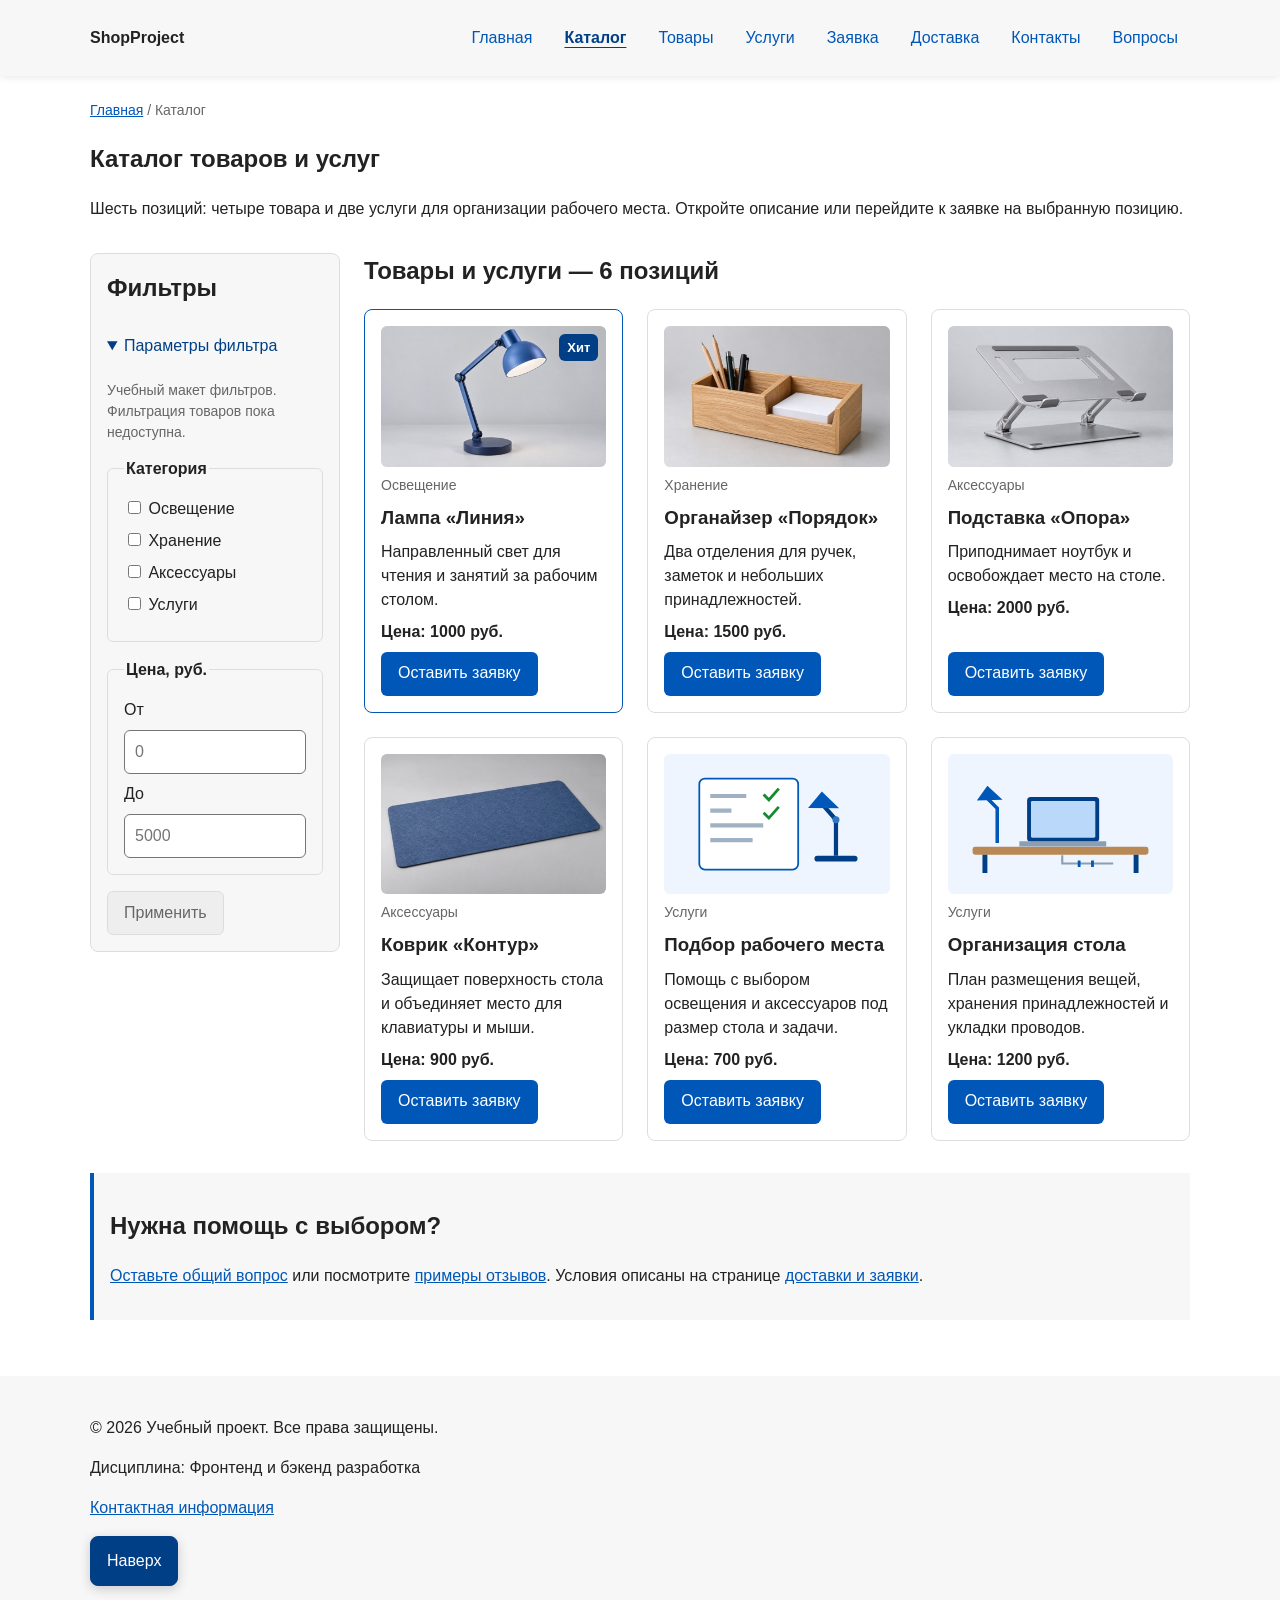
==== commit 0c75b503: "fix: prepare responsive project for submission" ====
--- a/catalog.html
+++ b/catalog.html
@@ -15,13 +15,15 @@
   <meta property="og:image:alt" content="ShopProject — учебный интернет-магазин">
   <link rel="stylesheet" href="css/style.css">
   <link rel="stylesheet" href="css/responsive.css">
+  <script src="js/main.js" defer></script>
 </head>
 <body class="page" id="top">
   <a class="skip-link" href="#main-content">К содержимому</a>
   <header class="site-header">
     <div class="site-header__inner">
       <a class="site-header__logo" href="index.html">ShopProject</a>
-      <nav class="site-nav" aria-label="Основная навигация">
+      <button class="button button--secondary site-nav-toggle" type="button" aria-controls="site-nav" aria-expanded="false" hidden>Меню</button>
+      <nav class="site-nav" id="site-nav" aria-label="Основная навигация">
         <ul class="site-nav__list">
           <li class="site-nav__item"><a class="site-nav__link" href="index.html">Главная</a></li>
           <li class="site-nav__item"><a class="site-nav__link site-nav__link--active" href="catalog.html" aria-current="page">Каталог</a></li>
@@ -46,45 +48,49 @@
         Откройте описание или перейдите к заявке на выбранную позицию.</p>
     </section>
     <div class="catalog-layout">
+      <a class="catalog-products-jump" href="#products-title">К товарам и услугам</a>
       <aside class="catalog-filters" aria-labelledby="filters-title">
         <h2 class="catalog-filters__title" id="filters-title">Фильтры</h2>
-        <p id="filters-note" class="catalog-filters__note">
-          Учебный макет фильтров. Фильтрация товаров пока недоступна.
-        </p>
-        <form class="catalog-filters__form" action="catalog.html" method="get" aria-describedby="filters-note">
-          <fieldset class="catalog-filters__group">
-            <legend class="catalog-filters__legend">Категория</legend>
-            <label class="catalog-filters__label">
-              <input class="catalog-filters__checkbox" type="checkbox" name="category" value="lighting">
-              Освещение
-            </label>
-            <label class="catalog-filters__label">
-              <input class="catalog-filters__checkbox" type="checkbox" name="category" value="storage">
-              Хранение
-            </label>
-            <label class="catalog-filters__label">
-              <input class="catalog-filters__checkbox" type="checkbox" name="category" value="accessories">
-              Аксессуары
-            </label>
-            <label class="catalog-filters__label">
-              <input class="catalog-filters__checkbox" type="checkbox" name="category" value="services">
-              Услуги
-            </label>
-          </fieldset>
+        <details class="catalog-filters__details" open>
+          <summary>Параметры фильтра</summary>
+          <p id="filters-note" class="catalog-filters__note">
+            Учебный макет фильтров. Фильтрация товаров пока недоступна.
+          </p>
+          <form class="catalog-filters__form" action="catalog.html" method="get" aria-describedby="filters-note">
+            <fieldset class="catalog-filters__group">
+              <legend class="catalog-filters__legend">Категория</legend>
+              <label class="catalog-filters__label">
+                <input class="catalog-filters__checkbox" type="checkbox" name="category" value="lighting">
+                Освещение
+              </label>
+              <label class="catalog-filters__label">
+                <input class="catalog-filters__checkbox" type="checkbox" name="category" value="storage">
+                Хранение
+              </label>
+              <label class="catalog-filters__label">
+                <input class="catalog-filters__checkbox" type="checkbox" name="category" value="accessories">
+                Аксессуары
+              </label>
+              <label class="catalog-filters__label">
+                <input class="catalog-filters__checkbox" type="checkbox" name="category" value="services">
+                Услуги
+              </label>
+            </fieldset>
 
-          <fieldset class="catalog-filters__group">
-            <legend class="catalog-filters__legend">Цена, руб.</legend>
-            <label class="catalog-filters__label" for="price-from">От</label>
-            <input class="catalog-filters__input" id="price-from" name="price-from" type="number" min="0" placeholder="0">
-            <label class="catalog-filters__label catalog-filters__label--range-end" for="price-to">До</label>
-            <input class="catalog-filters__input" id="price-to" name="price-to" type="number" min="0" placeholder="5000">
-          </fieldset>
+            <fieldset class="catalog-filters__group">
+              <legend class="catalog-filters__legend">Цена, руб.</legend>
+              <label class="catalog-filters__label" for="price-from">От</label>
+              <input class="catalog-filters__input" id="price-from" name="price-from" type="number" min="0" placeholder="0">
+              <label class="catalog-filters__label catalog-filters__label--range-end" for="price-to">До</label>
+              <input class="catalog-filters__input" id="price-to" name="price-to" type="number" min="0" placeholder="5000">
+            </fieldset>
 
-          <button class="button button--primary catalog-filters__button" type="submit" disabled>Применить</button>
-        </form>
+            <button class="button button--primary catalog-filters__button" type="submit" disabled>Применить</button>
+          </form>
+        </details>
       </aside>
       <section class="catalog-products" aria-labelledby="products-title">
-        <h2 class="catalog-products__title" id="products-title">Товары и услуги — 6 позиций</h2>
+        <h2 class="catalog-products__title" id="products-title" tabindex="-1">Товары и услуги — 6 позиций</h2>
         <div class="products-grid">
         <article class="product-card product-card--featured">
           <span class="product-card__badge">Хит</span>
--- a/css/style.css
+++ b/css/style.css
@@ -7,6 +7,7 @@
   --color-primary-dark: #003f86;
   --color-primary-pressed: #002d61;
   --color-border: #dddddd;
+  --color-control-border: #757575;
   --color-surface: #f7f7f7;
   --color-surface-accent: #eef5ff;
   --color-field-muted: #eeeeee;
@@ -58,8 +59,8 @@
   color: var(--color-primary-dark);
 }
 
-a:focus-visible {
-  outline: 2px solid var(--color-primary);
+:focus-visible {
+  outline: 3px solid var(--color-primary);
   outline-offset: 3px;
 }
 
@@ -284,7 +285,7 @@
 .catalog-filters__input {
   width: 100%;
   padding: var(--space-sm) 10px;
-  border: 1px solid var(--color-border);
+  border: 1px solid var(--color-control-border);
   border-radius: var(--radius-sm);
   background-color: var(--color-bg);
   color: var(--color-text);
@@ -379,15 +380,25 @@
 .order-form__textarea {
   width: 100%;
   padding: 10px 12px;
-  border: 1px solid var(--order-field-border, var(--color-border));
+  border: 1px solid var(--order-field-border, var(--color-control-border));
   border-radius: var(--radius-sm);
   background-color: var(--order-field-bg, var(--color-white));
   font: inherit;
 }
 
 .order-form__input--checkbox {
-  width: auto;
+  width: 1.125rem;
+  height: 1.125rem;
+  margin: 0;
   background-color: var(--color-white);
+}
+
+.order-form__consent {
+  display: flex;
+  align-items: center;
+  gap: var(--space-sm);
+  min-height: 44px;
+  cursor: pointer;
 }
 
 .order-form__hint {
@@ -409,8 +420,8 @@
 
 .order-form__input:focus-visible,
 .order-form__select:focus-visible,
-.order-form__textarea:focus-visible {
-  outline: 2px solid var(--color-primary);
+.order-form__textare:focus-visible {
+  outline: 3px solid var(--color-primary);
   outline-offset: 3px;
 }
 
@@ -423,6 +434,11 @@
 .order-form__input--checkbox.order-form__input--error {
   outline: 2px solid var(--color-danger);
   outline-offset: 3px;
+}
+
+.order-form__error {
+  margin: var(--space-xs) 0 0;
+  color: var(--color-danger);
 }
 
 .order-form__actions {
@@ -461,6 +477,11 @@
   color: var(--color-white);
   background-color: var(--color-primary-dark);
   transform: translateY(-200%);
+}
+
+.skip-link:hover,
+.skip-link:focus-visible {
+  color: var(--color-white);
 }
 
 .skip-link:focus-visible {
--- a/css/responsive.css
+++ b/css/responsive.css
@@ -21,11 +21,25 @@
 
 .site-header__inner {
   display: grid;
+  grid-template-columns: auto minmax(0, 1fr);
   gap: var(--space-sm);
 }
 
 .site-header__logo {
   justify-self: start;
+}
+
+.site-nav-toggle {
+  justify-self: end;
+}
+
+.site-nav {
+  grid-column: 1 / -1;
+}
+
+.site-nav-toggle[hidden],
+.site-nav-toggle:not([hidden])[aria-expanded="false"] + .site-nav {
+  display: none;
 }
 
 .site-nav__list {
@@ -83,7 +97,18 @@
 }
 
 .catalog-layout {
-  grid-template-areas: "filters" "products";
+  grid-template-areas: "jump" "filters" "products";
+}
+
+.catalog-products-jump {
+  grid-area: jump;
+  justify-self: start;
+}
+
+.catalog-filters__details summary {
+  padding-block: var(--space-sm);
+  color: var(--color-primary-dark);
+  cursor: pointer;
 }
 
 .order-form--page {
@@ -128,7 +153,11 @@
 }
 
 .product-table {
-  min-width: 24rem;
+  table-layout: fixed;
+}
+
+.product-table__cell {
+  padding-inline: var(--space-sm);
 }
 
 .back-to-top {
@@ -138,6 +167,14 @@
 @media (min-width: 768px) {
   :root {
     --page-gutter: 24px;
+  }
+
+  .site-nav-toggle {
+    display: none;
+  }
+
+  .site-nav-toggle:not([hidden])[aria-expanded="false"] + .site-nav {
+    display: block;
   }
 
   .site-nav__list {
@@ -157,6 +194,10 @@
     padding: var(--space-lg);
   }
 
+  .product-table__cell {
+    padding-inline: 12px;
+  }
+
   .hero__actions {
     display: flex;
     flex-wrap: wrap;
@@ -186,6 +227,10 @@
   .catalog-layout {
     grid-template-columns: 250px minmax(0, 1fr);
     grid-template-areas: "filters products";
+  }
+
+  .catalog-products-jump {
+    display: none;
   }
 
   .catalog-products .products-grid,
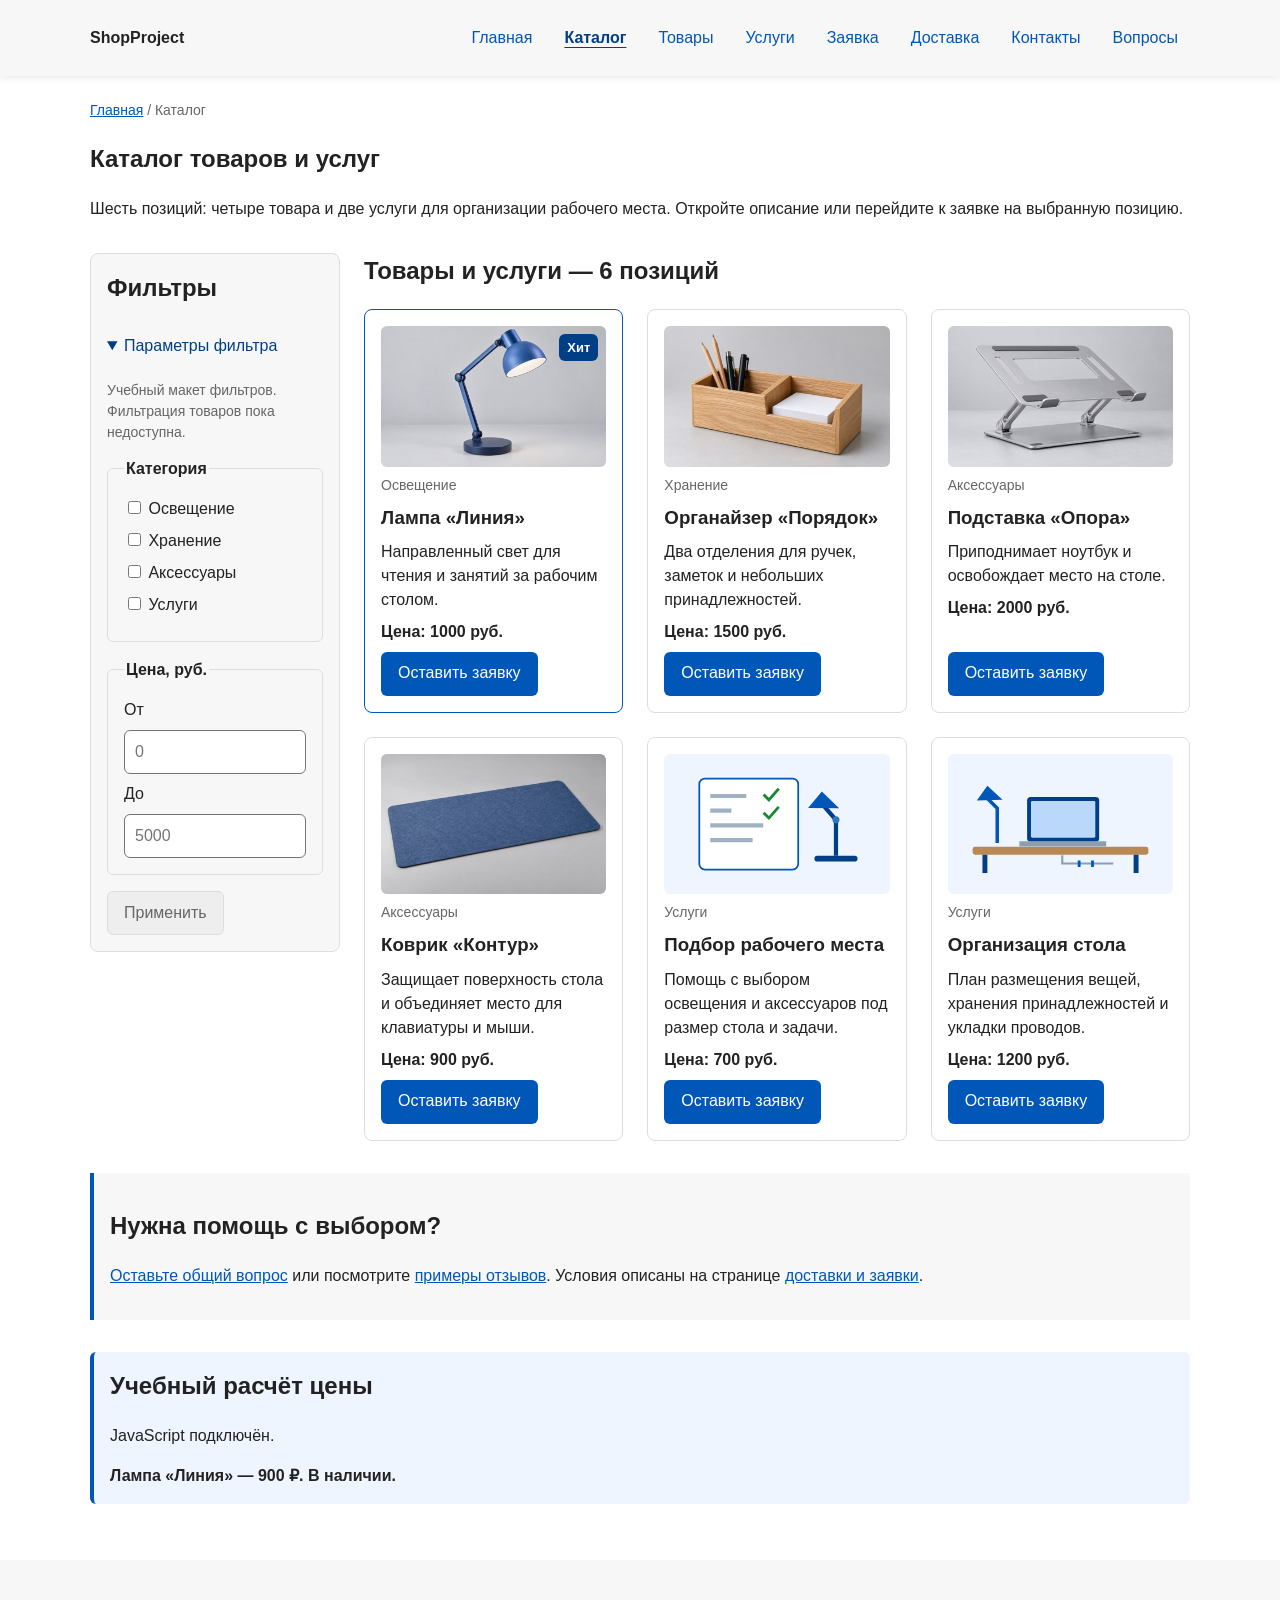
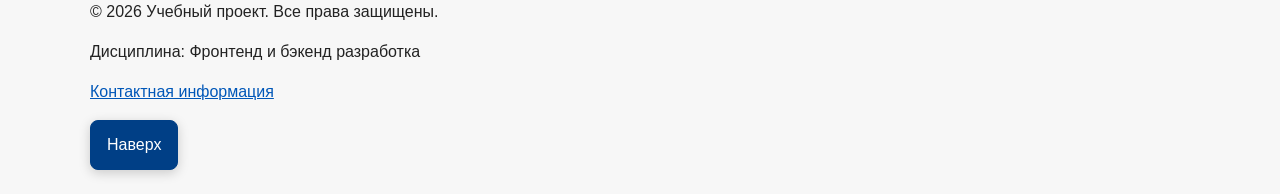
==== commit 764fe11a: "feat: add practice 15 JavaScript basics" ====
--- a/catalog.html
+++ b/catalog.html
@@ -15,6 +15,7 @@
   <meta property="og:image:alt" content="ShopProject — учебный интернет-магазин">
   <link rel="stylesheet" href="css/style.css">
   <link rel="stylesheet" href="css/responsive.css">
+  <script src="js/data.js" defer></script>
   <script src="js/main.js" defer></script>
 </head>
 <body class="page" id="top">
@@ -165,6 +166,11 @@
       <p><a href="order.html">Оставьте общий вопрос</a> или посмотрите
         <a href="index.html#reviews">примеры отзывов</a>. Условия описаны на странице <a href="delivery.html">доставки и заявки</a>.</p>
     </aside>
+    <section class="section js-check" aria-labelledby="js-check-title">
+      <h2 class="section__title" id="js-check-title">Учебный расчёт цены</h2>
+      <p class="js-message">JavaScript ещё не выполнился.</p>
+      <p class="product-output"></p>
+    </section>
   </main>
   <footer class="site-footer">
     <div class="site-footer__inner">
--- a/css/style.css
+++ b/css/style.css
@@ -813,3 +813,20 @@
     transition: none;
   }
 }
+
+.js-check {
+  padding: var(--space-md);
+  border-inline-start: 4px solid var(--color-primary);
+  border-radius: var(--radius-sm);
+  background-color: var(--color-surface-accent);
+}
+
+.product-output {
+  margin-block-end: 0;
+  font-weight: 700;
+  overflow-wrap: anywhere;
+}
+
+.product-output:empty {
+  display: none;
+}
